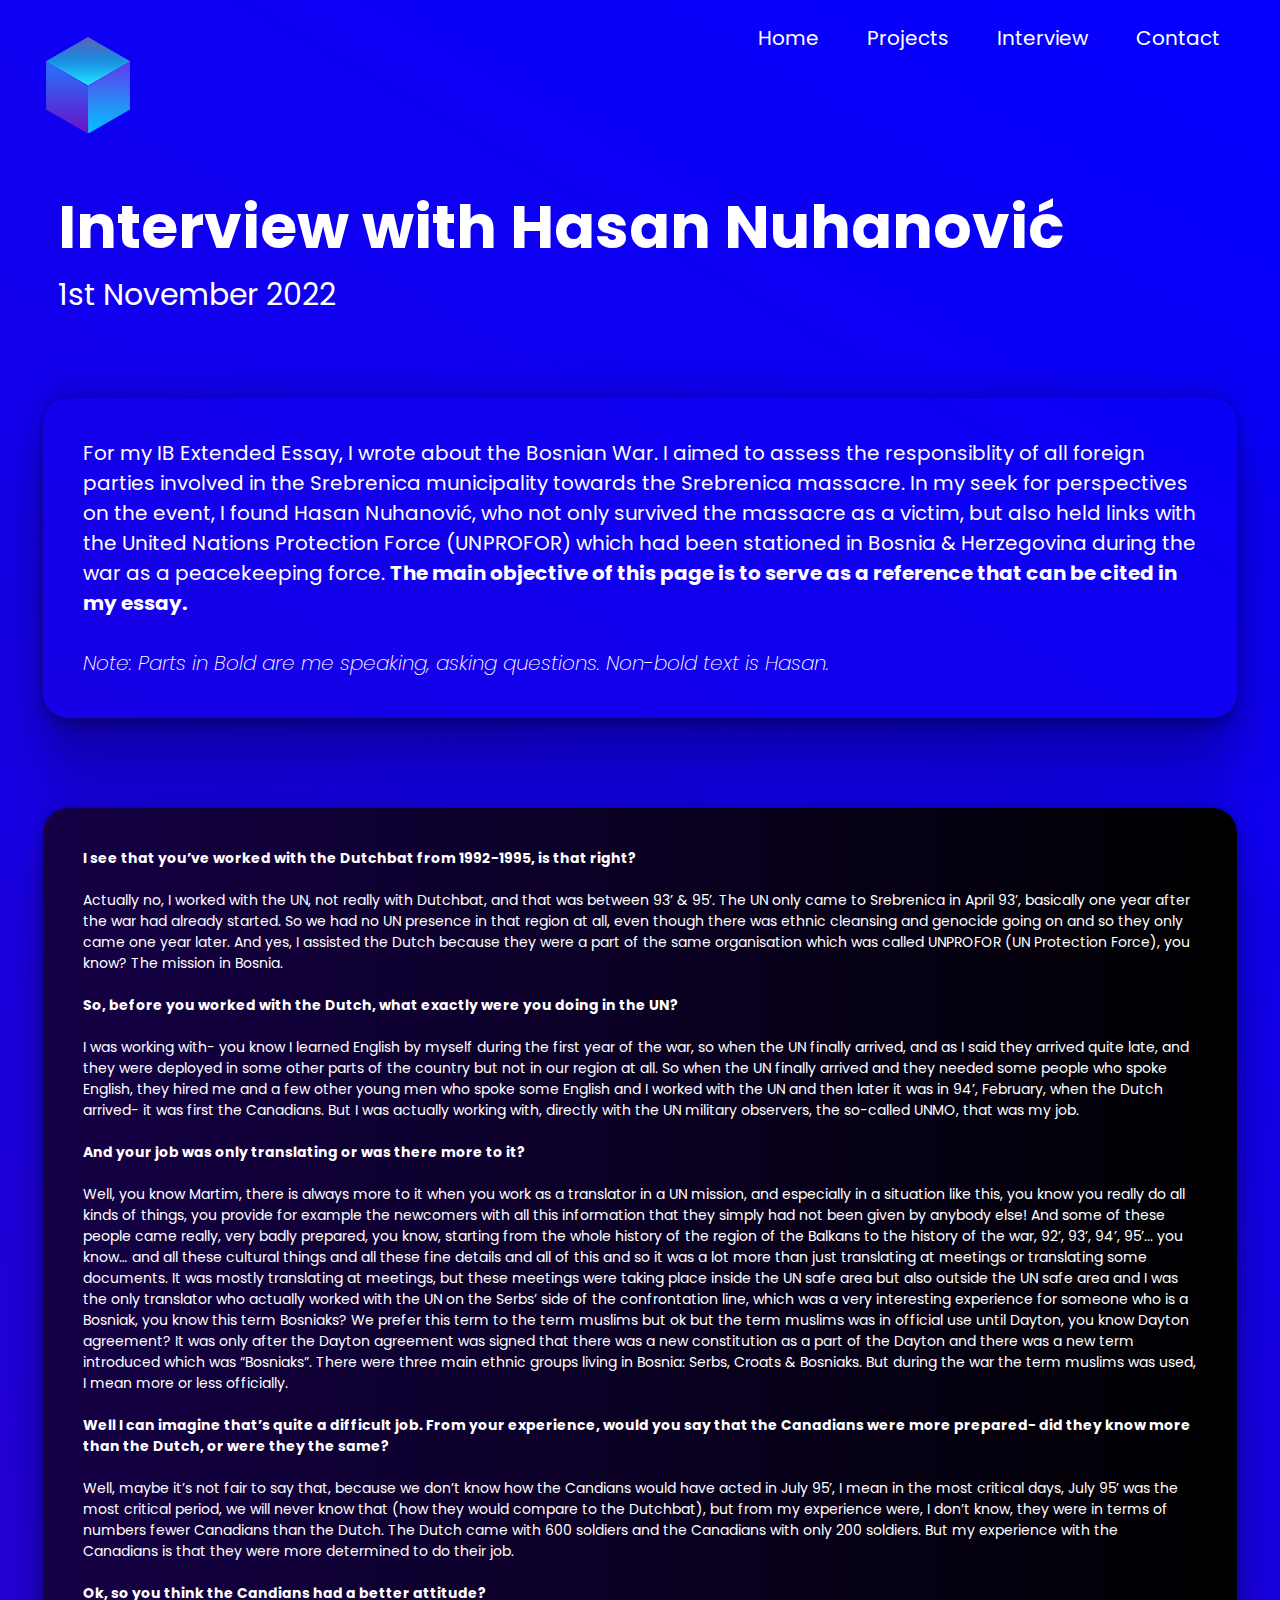
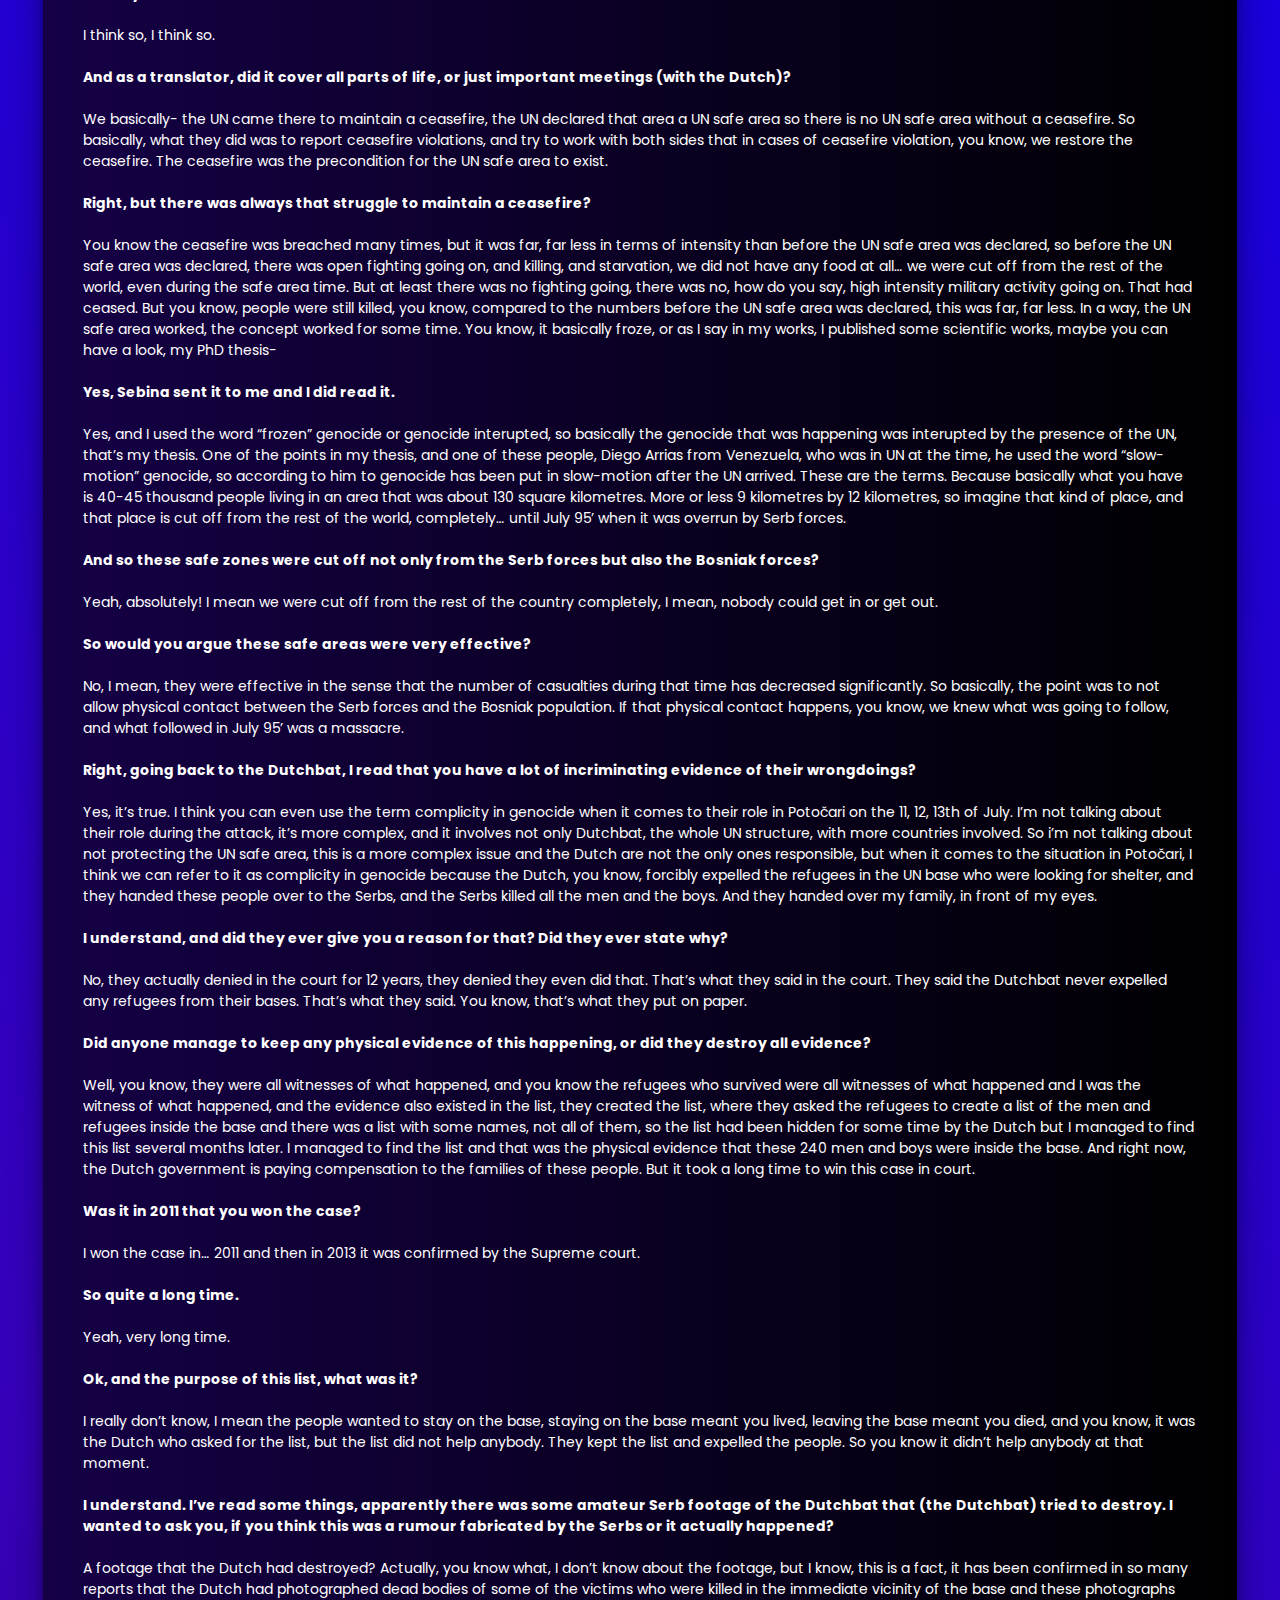
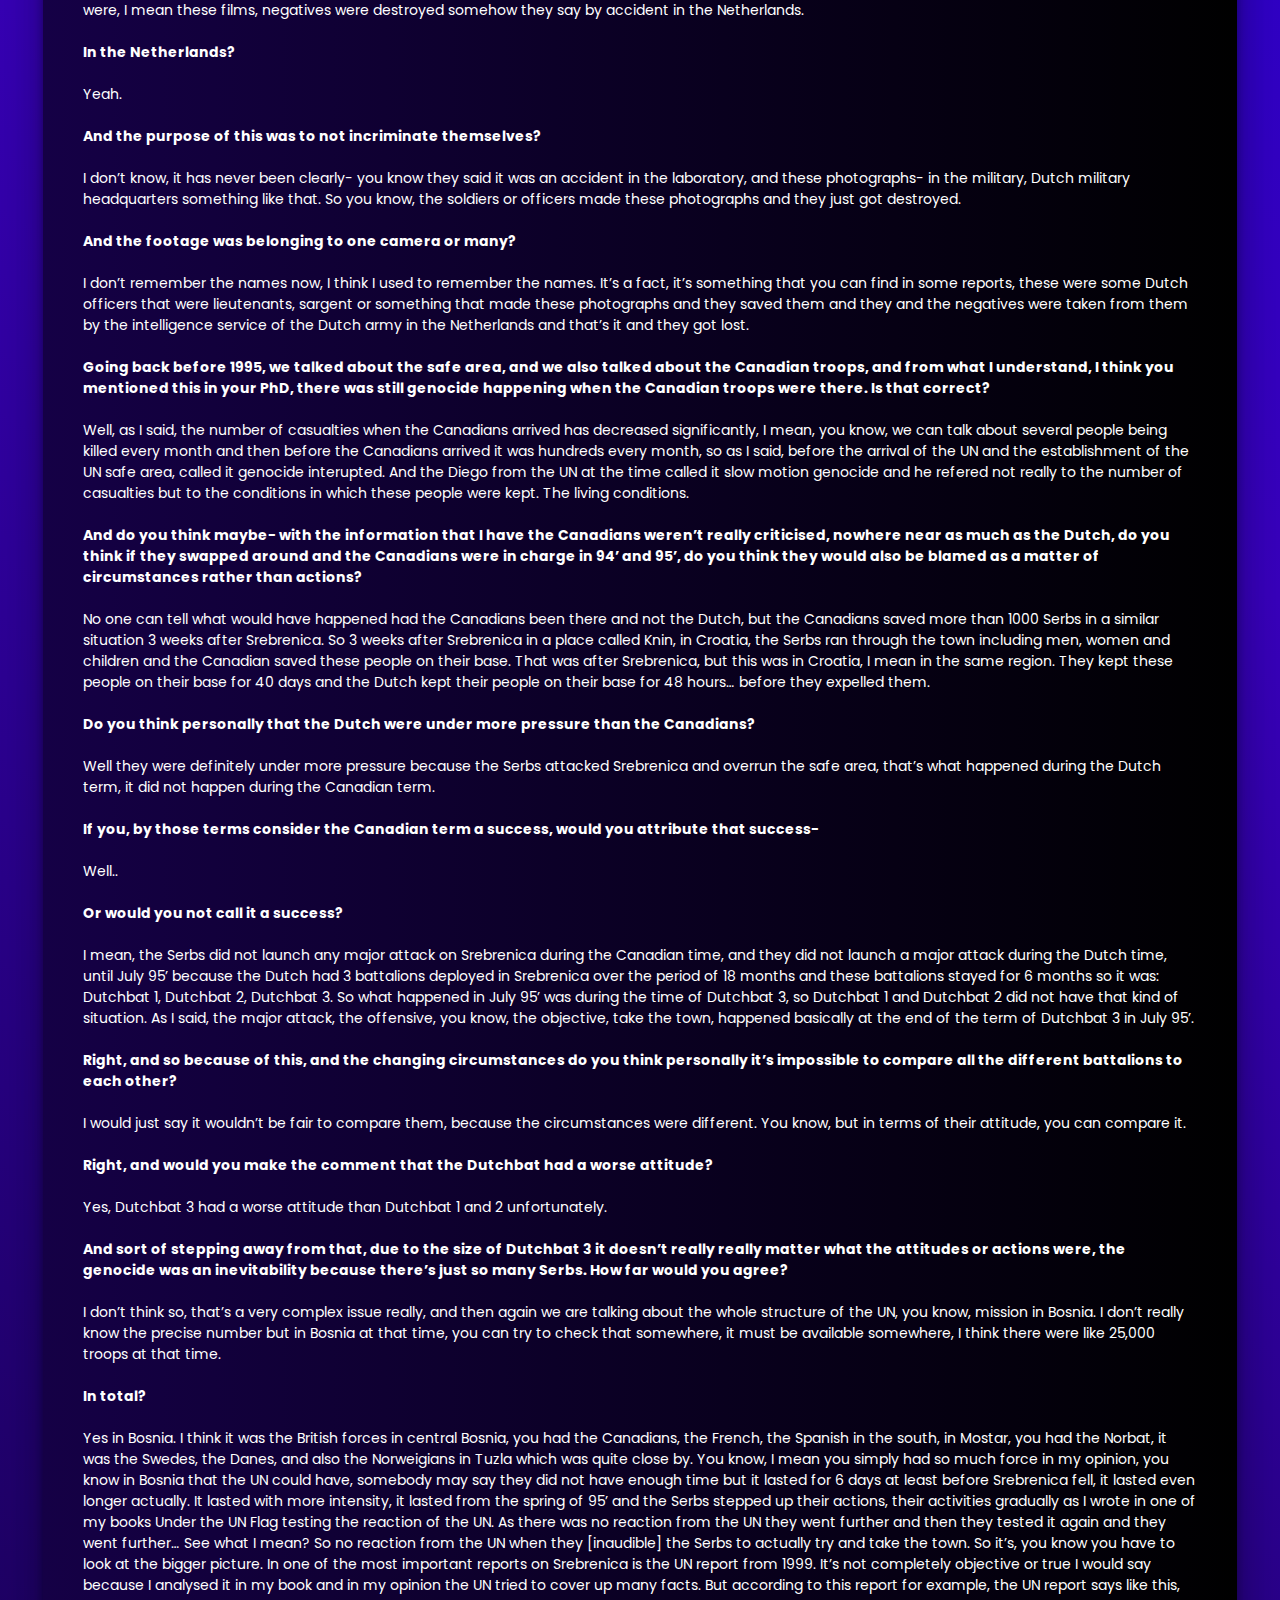
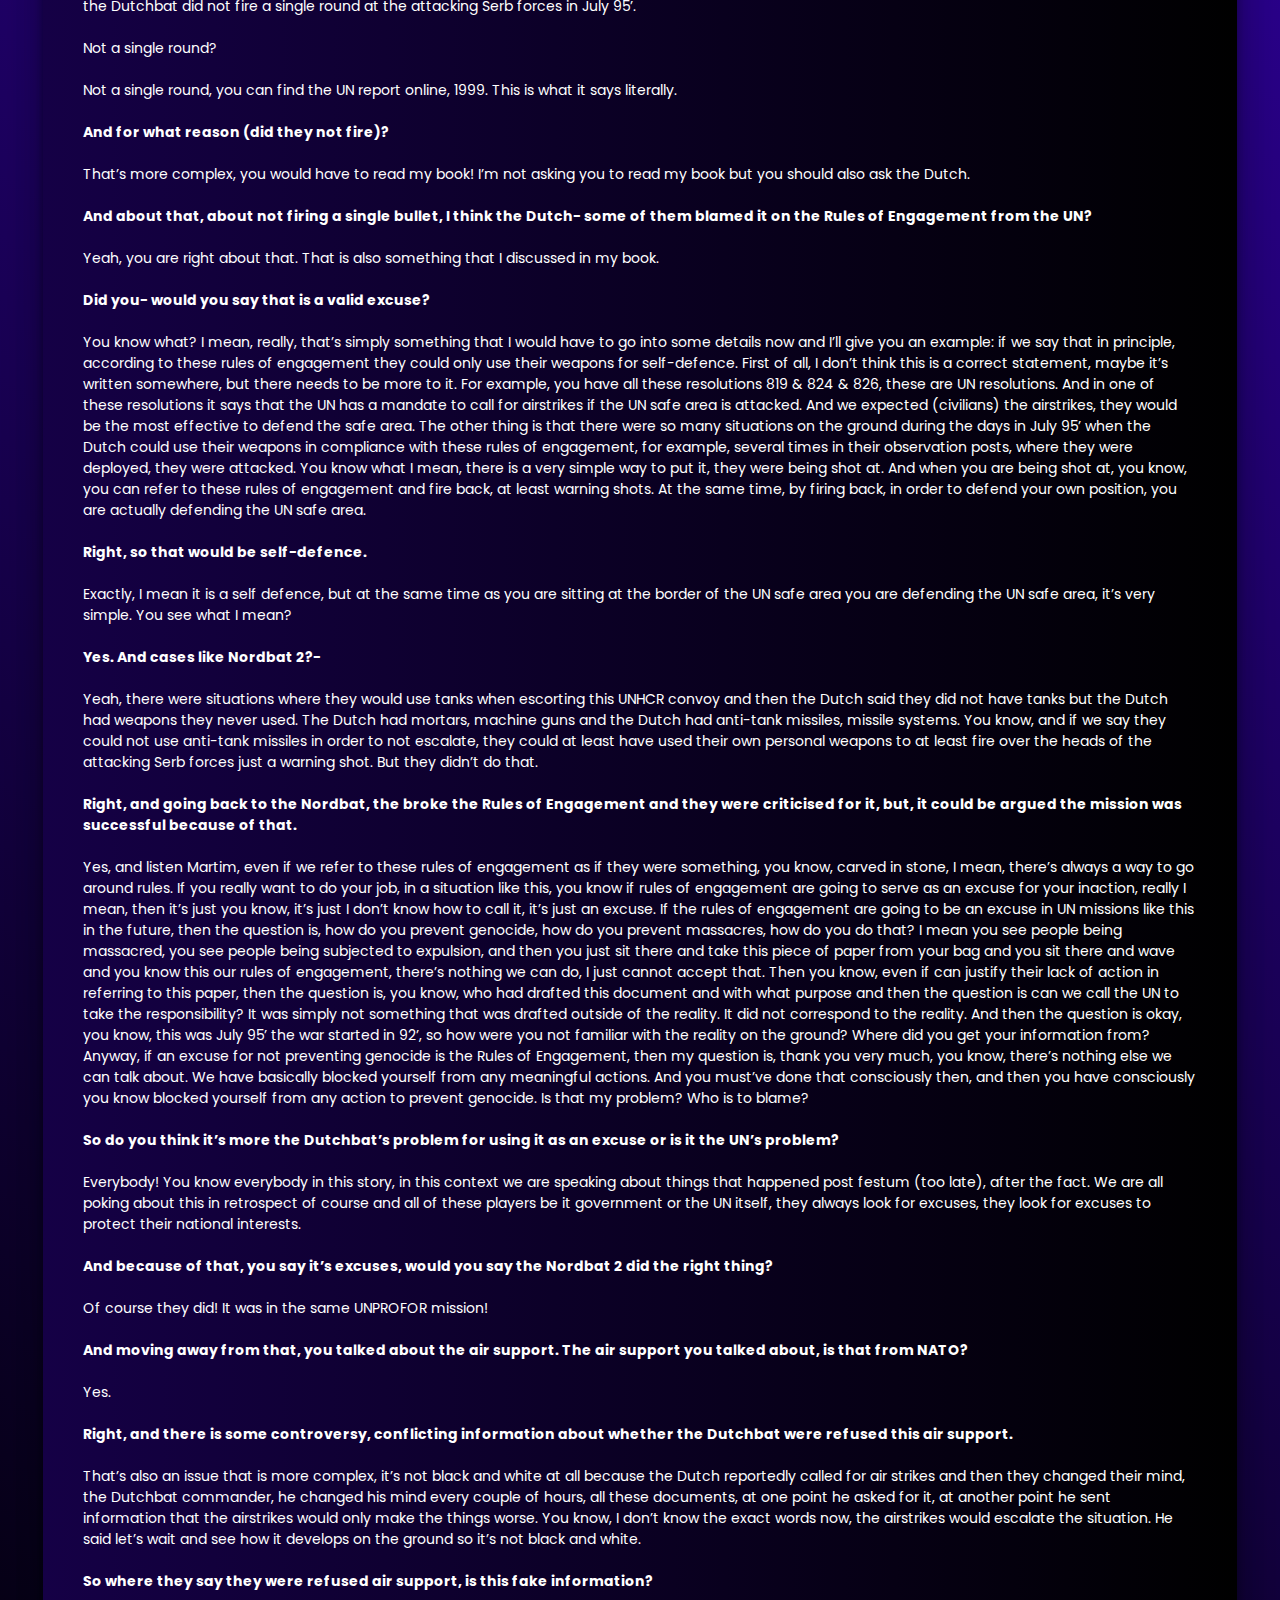
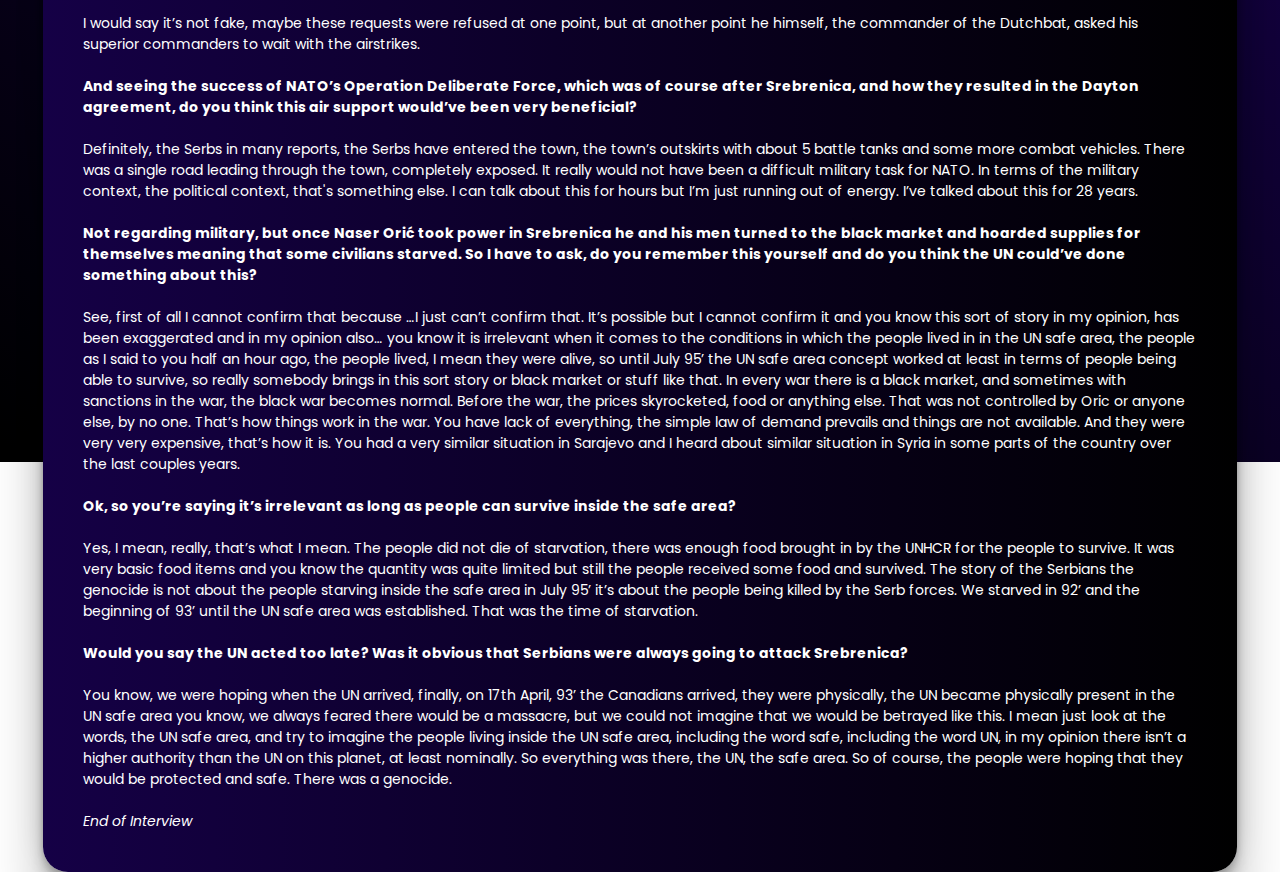
==== interview.html @ 74d19ad0 "Add files via upload" ====
<!DOCTYPE html>
<html>

<head>
    <meta name="viewport" content="with=device-width, initial-scale=1.0">
    <title>Interview with Hasan Nuhanovic</title>
    <link rel="stylesheet" href="style.css">
    <link rel="preconnect" href="https://fonts.googleapis.com">
    <link rel="preconnect" href="https://fonts.gstatic.com" crossorigin>
    <link href="https://fonts.googleapis.com/css2?family=Poppins:wght@200;300;400;600;700&display=swap"
        rel="stylesheet">
</head>

<body>
    <section class="headerI">
        <nav>

            <div class="logo">
                <img src="pics/cubeee.png" alt="Logo" width="100" height="100">
            </div>

            <div class="links">
                <i class="fa fa-times"></i>
                <ul>
                    <li><a href="index.html">Home</a></li>
                    <li><a href="">Projects</a></li>
                    <li><a href="">Interview</a></li>
                    <li><a href="">Contact</a></li>
                </ul>
                <i class="fa fa-bars"></i>
        </nav>
        <div class="titleI">
            <h1>Interview with Hasan Nuhanović</h1>
            <p>1st November 2022</p>
        </div>

        <div class="infoI">
            <p>For my IB Extended Essay, I wrote about the Bosnian War. I aimed to
                assess the responsiblity of all foreign parties involved in the Srebrenica municipality towards the Srebrenica massacre. In my seek for
                perspectives on the event, I found Hasan Nuhanović, who not only survived the massacre as a victim,
                but also held links with the United Nations Protection Force (UNPROFOR) which had been stationed in
                Bosnia & Herzegovina
                during the war as a peacekeeping force. <b> The main objective of this page is to serve as a reference that can be cited in my essay.</b>

            </p>
            <br>
            <h1><i>Note: Parts in Bold are me speaking, asking questions. Non-bold text is Hasan.</i></h1>
        </div>

        <div class="interview">
            <p>
                <b>I see that you’ve worked with the Dutchbat from 1992-1995, is that right?
                </b>
                <br><br>
                Actually no, I worked with the UN, not really with Dutchbat, and that was between 93’ & 95’. The UN only
                came to Srebrenica in April 93’, basically one year after the war had already started. So we had no UN
                presence in that region at all, even though there was ethnic cleansing and genocide going on and so they
                only came one year later. And yes, I assisted the Dutch because they were a part of the same
                organisation which was called UNPROFOR (UN Protection Force), you know? The mission in Bosnia.
                <br><br><b>So, before you worked with the Dutch, what exactly were you doing in the UN?
                </b><br><br>I was working with- you know I learned English by myself during the first year of the war,
                so when the UN finally arrived, and as I said they arrived quite late, and they were deployed in some
                other parts of the country but not in our region at all. So when the UN finally arrived and they needed
                some people who spoke English, they hired me and a few other young men who spoke some English and I
                worked with the UN and then later it was in 94’, February, when the Dutch arrived- it was first the
                Canadians. But I was actually working with, directly with the UN military observers, the so-called UNMO,
                that was my job.
                <br><br><b>And your job was only translating or was there more to it?
                </b><br><br>Well, you know Martim, there is always more to it when you work as a translator in a UN
                mission, and especially in a situation like this, you know you really do all kinds of things, you
                provide for example the newcomers with all this information that they simply had not been given by
                anybody else! And some of these people came really, very badly prepared, you know, starting from the
                whole history of the region of the Balkans to the history of the war, 92’, 93’, 94’, 95’... you know…
                and all these cultural things and all these fine details and all of this and so it was a lot more than
                just translating at meetings or translating some documents. It was mostly translating at meetings, but
                these meetings were taking place inside the UN safe area but also outside the UN safe area and I was the
                only translator who actually worked with the UN on the Serbs’ side of the confrontation line, which was
                a very interesting experience for someone who is a Bosniak, you know this term Bosniaks? We prefer this
                term to the term muslims but ok but the term muslims was in official use until Dayton, you know Dayton
                agreement? It was only after the Dayton agreement was signed that there was a new constitution as a part
                of the Dayton and there was a new term introduced which was “Bosniaks”. There were three main ethnic
                groups living in Bosnia: Serbs, Croats & Bosniaks. But during the war the term muslims was used, I mean
                more or less officially.
                <br><br><b>Well I can imagine that’s quite a difficult job. From your experience, would you say that the
                    Canadians were more prepared- did they know more than the Dutch, or were they the same?
                </b><br><br>Well, maybe it’s not fair to say that, because we don’t know how the Candians would have
                acted in July 95’, I mean in the most critical days, July 95’ was the most critical period, we will
                never know that (how they would compare to the Dutchbat), but from my experience were, I don’t know,
                they were in terms of numbers fewer Canadians than the Dutch. The Dutch came with 600 soldiers and the
                Canadians with only 200 soldiers. But my experience with the Canadians is that they were more determined
                to do their job.
                <br><br><b>Ok, so you think the Candians had a better attitude?
                </b><br><br>I think so, I think so.<br><br>
                <b>And as a translator, did it cover all parts of life, or just important meetings (with the Dutch)?
                </b><br><br>We basically- the UN came there to maintain a ceasefire, the UN declared that area a UN safe
                area so there is no UN safe area without a ceasefire. So basically, what they did was to report
                ceasefire violations, and try to work with both sides that in cases of ceasefire violation, you know, we
                restore the ceasefire. The ceasefire was the precondition for the UN safe area to exist.
                <br><br><b>Right, but there was always that struggle to maintain a ceasefire?
                </b><br><br>You know the ceasefire was breached many times, but it was far, far less in terms of
                intensity than before the UN safe area was declared, so before the UN safe area was declared, there was
                open fighting going on, and killing, and starvation, we did not have any food at all… we were cut off
                from the rest of the world, even during the safe area time. But at least there was no fighting going,
                there was no, how do you say, high intensity military activity going on. That had ceased. But you know,
                people were still killed, you know, compared to the numbers before the UN safe area was declared, this
                was far, far less. In a way, the UN safe area worked, the concept worked for some time. You know, it
                basically froze, or as I say in my works, I published some scientific works, maybe you can have a look,
                my PhD thesis-
                <br><br><b>Yes, Sebina sent it to me and I did read it.
                </b><br><br>Yes, and I used the word “frozen” genocide or genocide interupted, so basically the genocide
                that was happening was interupted by the presence of the UN, that’s my thesis. One of the points in my
                thesis, and one of these people, Diego Arrias from Venezuela, who was in UN at the time, he used the
                word “slow-motion” genocide, so according to him to genocide has been put in slow-motion after the UN
                arrived. These are the terms. Because basically what you have is 40-45 thousand people living in an area
                that was about 130 square kilometres. More or less 9 kilometres by 12 kilometres, so imagine that kind
                of place, and that place is cut off from the rest of the world, completely… until July 95’ when it was
                overrun by Serb forces.<br><br><b>And so these safe zones were cut off not only from the Serb forces but
                    also the Bosniak forces?
                </b><br><br>Yeah, absolutely! I mean we were cut off from the rest of the country completely, I mean,
                nobody could get in or get out.
                <br><br><b>So would you argue these safe areas were very effective?
                </b><br><br>No, I mean, they were effective in the sense that the number of casualties during that time
                has decreased significantly. So basically, the point was to not allow physical contact between the Serb
                forces and the Bosniak population. If that physical contact happens, you know, we knew what was going to
                follow, and what followed in July 95’ was a massacre.
                <br><br><b>Right, going back to the Dutchbat, I read that you have a lot of incriminating evidence of
                    their wrongdoings?
                </b><br><br>Yes, it’s true. I think you can even use the term complicity in genocide when it comes to
                their role in Potočari on the 11, 12, 13th of July. I’m not talking about their role during the attack,
                it’s more complex, and it involves not only Dutchbat, the whole UN structure, with more countries
                involved. So i’m not talking about not protecting the UN safe area, this is a more complex issue and the
                Dutch are not the only ones responsible, but when it comes to the situation in Potočari, I think we can
                refer to it as complicity in genocide because the Dutch, you know, forcibly expelled the refugees in the
                UN base who were looking for shelter, and they handed these people over to the Serbs, and the Serbs
                killed all the men and the boys. And they handed over my family, in front of my eyes.
                <br><br><b>I understand, and did they ever give you a reason for that? Did they ever state why?
                </b><br><br>No, they actually denied in the court for 12 years, they denied they even did that. That’s
                what they said in the court. They said the Dutchbat never expelled any refugees from their bases. That’s
                what they said. You know, that’s what they put on paper.
                <br><br><b>Did anyone manage to keep any physical evidence of this happening, or did they destroy all
                    evidence?
                </b><br><br>Well, you know, they were all witnesses of what happened, and you know the refugees who
                survived were all witnesses of what happened and I was the witness of what happened, and the evidence
                also existed in the list, they created the list, where they asked the refugees to create a list of the
                men and refugees inside the base and there was a list with some names, not all of them, so the list had
                been hidden for some time by the Dutch but I managed to find this list several months later. I managed
                to find the list and that was the physical evidence that these 240 men and boys were inside the base.
                And right now, the Dutch government is paying compensation to the families of these people. But it took
                a long time to win this case in court.
                <br><br><b>Was it in 2011 that you won the case?
                </b><br><br>I won the case in… 2011 and then in 2013 it was confirmed by the Supreme court.
                <br><br><b>So quite a long time.
                </b><br><br>Yeah, very long time.
                <br><br><b>Ok, and the purpose of this list, what was it?
                </b><br><br>I really don’t know, I mean the people wanted to stay on the base, staying on the base meant
                you lived, leaving the base meant you died, and you know, it was the Dutch who asked for the list, but
                the list did not help anybody. They kept the list and expelled the people. So you know it didn’t help
                anybody at that moment.
                <br><br><b>I understand. I’ve read some things, apparently there was some amateur Serb footage of the
                    Dutchbat that (the Dutchbat) tried to destroy. I wanted to ask you, if you think this was a rumour
                    fabricated by the Serbs or it actually happened?
                </b><br><br>A footage that the Dutch had destroyed? Actually, you know what, I don’t know about the
                footage, but I know, this is a fact, it has been confirmed in so many reports that the Dutch had
                photographed dead bodies of some of the victims who were killed in the immediate vicinity of the base
                and these photographs were, I mean these films, negatives were destroyed somehow they say by accident in
                the Netherlands.
                <br><br><b>In the Netherlands?
                </b><br><br>Yeah.
                <br><br><b>And the purpose of this was to not incriminate themselves?
                </b><br><br>I don’t know, it has never been clearly- you know they said it was an accident in the
                laboratory, and these photographs- in the military, Dutch military headquarters something like that. So
                you know, the soldiers or officers made these photographs and they just got destroyed.
                <br><br><b>And the footage was belonging to one camera or many?
                </b><br><br>I don’t remember the names now, I think I used to remember the names. It’s a fact, it’s
                something that you can find in some reports, these were some Dutch officers that were lieutenants,
                sargent or something that made these photographs and they saved them and they and the negatives were
                taken from them by the intelligence service of the Dutch army in the Netherlands and that’s it and they
                got lost.
                <br><br><b>Going back before 1995, we talked about the safe area, and we also talked about the Canadian
                    troops, and from what I understand, I think you mentioned this in your PhD, there was still genocide
                    happening when the Canadian troops were there. Is that correct?
                </b><br><br>Well, as I said, the number of casualties when the Canadians arrived has decreased
                significantly, I mean, you know, we can talk about several people being killed every month and then
                before the Canadians arrived it was hundreds every month, so as I said, before the arrival of the UN and
                the establishment of the UN safe area, called it genocide interupted. And the Diego from the UN at the
                time called it slow motion genocide and he refered not really to the number of casualties but to the
                conditions in which these people were kept. The living conditions.
                <br><br><b>And do you think maybe- with the information that I have the Canadians weren’t really
                    criticised, nowhere near as much as the Dutch, do you think if they swapped around and the Canadians
                    were in charge in 94’ and 95’, do you think they would also be blamed as a matter of circumstances
                    rather than actions?
                </b><br><br>No one can tell what would have happened had the Canadians been there and not the Dutch, but
                the Canadians saved more than 1000 Serbs in a similar situation 3 weeks after Srebrenica. So 3 weeks
                after Srebrenica in a place called Knin, in Croatia, the Serbs ran through the town including men, women
                and children and the Canadian saved these people on their base. That was after Srebrenica, but this was
                in Croatia, I mean in the same region. They kept these people on their base for 40 days and the Dutch
                kept their people on their base for 48 hours… before they expelled them.
                <br><br><b>Do you think personally that the Dutch were under more pressure than the Canadians?
                </b><br><br>Well they were definitely under more pressure because the Serbs attacked Srebrenica and
                overrun the safe area, that’s what happened during the Dutch term, it did not happen during the Canadian
                term.
                <br><br><b>If you, by those terms consider the Canadian term a success, would you attribute that
                    success-
                </b><br><br>Well..<br><br>
                <b>Or would you not call it a success?
                </b><br><br>I mean, the Serbs did not launch any major attack on Srebrenica during the Canadian time,
                and they did not launch a major attack during the Dutch time, until July 95’ because the Dutch had 3
                battalions deployed in Srebrenica over the period of 18 months and these battalions stayed for 6 months
                so it was: Dutchbat 1, Dutchbat 2, Dutchbat 3. So what happened in July 95’ was during the time of
                Dutchbat 3, so Dutchbat 1 and Dutchbat 2 did not have that kind of situation. As I said, the major
                attack, the offensive, you know, the objective, take the town, happened basically at the end of the term
                of Dutchbat 3 in July 95’.<br><br><b>Right, and so because of this, and the changing circumstances do
                    you think personally it’s impossible to compare all the different battalions to each other?
                </b><br><br>I would just say it wouldn’t be fair to compare them, because the circumstances were
                different. You know, but in terms of their attitude, you can compare it.
                <br><br><b>Right, and would you make the comment that the Dutchbat had a worse attitude?
                </b><br><br>Yes, Dutchbat 3 had a worse attitude than Dutchbat 1 and 2 unfortunately.
                <br><br><b>And sort of stepping away from that, due to the size of Dutchbat 3 it doesn’t really really
                    matter what the attitudes or actions were, the genocide was an inevitability because there’s just so
                    many Serbs. How far would you agree?
                </b><br><br>I don’t think so, that’s a very complex issue really, and then again we are talking about
                the whole structure of the UN, you know, mission in Bosnia. I don’t really know the precise number but
                in Bosnia at that time, you can try to check that somewhere, it must be available somewhere, I think
                there were like 25,000 troops at that time.
                <br><br><b>In total?
                </b><br><br>Yes in Bosnia. I think it was the British forces in central Bosnia, you had the Canadians,
                the French, the Spanish in the south, in Mostar, you had the Norbat, it was the Swedes, the Danes, and
                also the Norweigians in Tuzla which was quite close by. You know, I mean you simply had so much force in
                my opinion, you know in Bosnia that the UN could have, somebody may say they did not have enough time
                but it lasted for 6 days at least before Srebrenica fell, it lasted even longer actually. It lasted with
                more intensity, it lasted from the spring of 95’ and the Serbs stepped up their actions, their
                activities gradually as I wrote in one of my books Under the UN Flag testing the reaction of the UN. As
                there was no reaction from the UN they went further and then they tested it again and they went further…
                See what I mean? So no reaction from the UN when they [inaudible] the Serbs to actually try and take the
                town. So it’s, you know you have to look at the bigger picture. In one of the most important reports on
                Srebrenica is the UN report from 1999. It’s not completely objective or true I would say because I
                analysed it in my book and in my opinion the UN tried to cover up many facts. But according to this
                report for example, the UN report says like this, the Dutchbat did not fire a single round at the
                attacking Serb forces in July 95’.
                <br><br><b></b>Not a single round?
                <br><br>Not a single round, you can find the UN report online, 1999. This is what it says literally.
                <br><br><b>And for what reason (did they not fire)?
                </b><br><br>That’s more complex, you would have to read my book! I’m not asking you to read my book but
                you should also ask the Dutch.
                <br><br><b>And about that, about not firing a single bullet, I think the Dutch- some of them blamed it
                    on the Rules of Engagement from the UN?
                </b><br><br>Yeah, you are right about that. That is also something that I discussed in my book.
                <br><br><b>Did you- would you say that is a valid excuse?
                </b><br><br>You know what? I mean, really, that’s simply something that I would have to go into some
                details now and I’ll give you an example: if we say that in principle, according to these rules of
                engagement they could only use their weapons for self-defence. First of all, I don’t think this is a
                correct statement, maybe it’s written somewhere, but there needs to be more to it. For example, you have
                all these resolutions 819 & 824 & 826, these are UN resolutions. And in one of these resolutions it says
                that the UN has a mandate to call for airstrikes if the UN safe area is attacked. And we expected
                (civilians) the airstrikes, they would be the most effective to defend the safe area. The other thing is
                that there were so many situations on the ground during the days in July 95’ when the Dutch could use
                their weapons in compliance with these rules of engagement, for example, several times in their
                observation posts, where they were deployed, they were attacked. You know what I mean, there is a very
                simple way to put it, they were being shot at. And when you are being shot at, you know, you can refer
                to these rules of engagement and fire back, at least warning shots. At the same time, by firing back, in
                order to defend your own position, you are actually defending the UN safe area.
                <br><br><b>Right, so that would be self-defence.
                </b><br><br>Exactly, I mean it is a self defence, but at the same time as you are sitting at the border
                of the UN safe area you are defending the UN safe area, it’s very simple. You see what I mean?
                <br><br><b>Yes. And cases like Nordbat 2?-
                </b><br><br>Yeah, there were situations where they would use tanks when escorting this UNHCR convoy and
                then the Dutch said they did not have tanks but the Dutch had weapons they never used. The Dutch had
                mortars, machine guns and the Dutch had anti-tank missiles, missile systems. You know, and if we say
                they could not use anti-tank missiles in order to not escalate, they could at least have used their own
                personal weapons to at least fire over the heads of the attacking Serb forces just a warning shot. But
                they didn’t do that.
                <br><br><b>Right, and going back to the Nordbat, the broke the Rules of Engagement and they were
                    criticised for it, but, it could be argued the mission was successful because of that.
                </b><br><br>Yes, and listen Martim, even if we refer to these rules of engagement as if they were
                something, you know, carved in stone, I mean, there’s always a way to go around rules. If you really
                want to do your job, in a situation like this, you know if rules of engagement are going to serve as an
                excuse for your inaction, really I mean, then it’s just you know, it’s just I don’t know how to call it,
                it’s just an excuse. If the rules of engagement are going to be an excuse in UN missions like this in
                the future, then the question is, how do you prevent genocide, how do you prevent massacres, how do you
                do that? I mean you see people being massacred, you see people being subjected to expulsion, and then
                you just sit there and take this piece of paper from your bag and you sit there and wave and you know
                this our rules of engagement, there’s nothing we can do, I just cannot accept that. Then you know, even
                if can justify their lack of action in referring to this paper, then the question is, you know, who had
                drafted this document and with what purpose and then the question is can we call the UN to take the
                responsibility? It was simply not something that was drafted outside of the reality. It did not
                correspond to the reality. And then the question is okay, you know, this was July 95’ the war started in
                92’, so how were you not familiar with the reality on the ground? Where did you get your information
                from? Anyway, if an excuse for not preventing genocide is the Rules of Engagement, then my question is,
                thank you very much, you know, there’s nothing else we can talk about. We have basically blocked
                yourself from any meaningful actions. And you must’ve done that consciously then, and then you have
                consciously you know blocked yourself from any action to prevent genocide. Is that my problem? Who is to
                blame?
                <br><br><b>So do you think it’s more the Dutchbat’s problem for using it as an excuse or is it the UN’s
                    problem?
                </b><br><br>Everybody! You know everybody in this story, in this context we are speaking about things
                that happened post festum (too late), after the fact. We are all poking about this in retrospect of
                course and all of these players be it government or the UN itself, they always look for excuses, they
                look for excuses to protect their national interests.
                <br><br><b>And because of that, you say it’s excuses, would you say the Nordbat 2 did the right thing?
                </b><br><br>Of course they did! It was in the same UNPROFOR mission!
                <br><br><b>And moving away from that, you talked about the air support. The air support you talked
                    about, is that from NATO?
                </b><br><br>Yes.<br><br><b>Right, and there is some controversy, conflicting information about whether
                    the Dutchbat were refused this air support.
                </b><br><br>That’s also an issue that is more complex, it’s not black and white at all because the Dutch
                reportedly called for air strikes and then they changed their mind, the Dutchbat commander, he changed
                his mind every couple of hours, all these documents, at one point he asked for it, at another point he
                sent information that the airstrikes would only make the things worse. You know, I don’t know the exact
                words now, the airstrikes would escalate the situation. He said let’s wait and see how it develops on
                the ground so it’s not black and white.
                <br><br><b>So where they say they were refused air support, is this fake information?
                </b><br><br>I would say it’s not fake, maybe these requests were refused at one point, but at another
                point he himself, the commander of the Dutchbat, asked his superior commanders to wait with the
                airstrikes.
                <br><br><b>And seeing the success of NATO’s Operation Deliberate Force, which was of course after
                    Srebrenica, and how they resulted in the Dayton agreement, do you think this air support would’ve
                    been very beneficial?
                </b><br><br>Definitely, the Serbs in many reports, the Serbs have entered the town, the town’s outskirts
                with about 5 battle tanks and some more combat vehicles. There was a single road leading through the
                town, completely exposed. It really would not have been a difficult military task for NATO. In terms of
                the military context, the political context, that's something else. I can talk about this for hours but
                I’m just running out of energy. I’ve talked about this for 28 years.
                <br><br><b>Not regarding military, but once Naser Orić took power in Srebrenica he and his men turned to
                    the black market and hoarded supplies for themselves meaning that some civilians starved. So I have
                    to ask, do you remember this yourself and do you think the UN could’ve done something about this?
                </b><br><br>See, first of all I cannot confirm that because …I just can’t confirm that. It’s possible
                but I cannot confirm it and you know this sort of story in my opinion, has been exaggerated and in my
                opinion also… you know it is irrelevant when it comes to the conditions in which the people lived in in
                the UN safe area, the people as I said to you half an hour ago, the people lived, I mean they were
                alive, so until July 95’ the UN safe area concept worked at least in terms of people being able to
                survive, so really somebody brings in this sort story or black market or stuff like that. In every war
                there is a black market, and sometimes with sanctions in the war, the black war becomes normal. Before
                the war, the prices skyrocketed, food or anything else. That was not controlled by Oric or anyone else,
                by no one. That’s how things work in the war. You have lack of everything, the simple law of demand
                prevails and things are not available. And they were very very expensive, that’s how it is. You had a
                very similar situation in Sarajevo and I heard about similar situation in Syria in some parts of the
                country over the last couples years.
                <br><br><b>Ok, so you’re saying it’s irrelevant as long as people can survive inside the safe area?
                </b><br><br>Yes, I mean, really, that’s what I mean. The people did not die of starvation, there was
                enough food brought in by the UNHCR for the people to survive. It was very basic food items and you know
                the quantity was quite limited but still the people received some food and survived. The story of the
                Serbians the genocide is not about the people starving inside the safe area in July 95’ it’s about the
                people being killed by the Serb forces. We starved in 92’ and the beginning of 93’ until the UN safe
                area was established. That was the time of starvation.
                <br><br><b>Would you say the UN acted too late? Was it obvious that Serbians were always going to attack
                    Srebrenica?
                </b><br><br>You know, we were hoping when the UN arrived, finally, on 17th April, 93’ the Canadians
                arrived, they were physically, the UN became physically present in the UN safe area you know, we always
                feared there would be a massacre, but we could not imagine that we would be betrayed like this. I mean
                just look at the words, the UN safe area, and try to imagine the people living inside the UN safe area,
                including the word safe, including the word UN, in my opinion there isn’t a higher authority than the UN
                on this planet, at least nominally. So everything was there, the UN, the safe area. So of course, the
                people were hoping that they would be protected and safe. There was a genocide.
                <br><br><i>End of Interview</i>



            </p>
        </div>

        <!---will need to use nested divs here---->


    </section>

</body>







</html>
---- style.css ----
* {
    margin: 0;
    padding: 0;
    font-family: 'Poppins', sans-serif;
}

.header {
    min-height: 100vh;
    width: 100%;
    background-image: linear-gradient(30deg, rgb(255, 0, 212), rgb(255, 238, 0));
}

.headerI {
   
    width: 100%;
    background-image: linear-gradient(30deg, rgb(0, 0, 0), rgb(56, 0, 187), rgb(4, 0, 255));
}

nav {
    display: flex;
    padding: 1% 3%;
    justify-content: space-between;
    align-items: center;
}

.logo {
    position: absolute;
    margin-top: 100px;
}

.logo:hover {
    animation: shake 0.25s;
    animation-iteration-count: infinite;
}

@keyframes shake {
    0% {
        transform: rotate(0deg);
    }

    25% {
        transform: rotate(5deg);
    }

    50% {
        transform: rotate(0eg);
    }

    75% {
        transform: rotate(-5deg);
    }

    100% {
        transform: rotate(0deg);
    }
}

.links {
    flex: 1;
    text-align: right;
}

.links ul li {
    list-style: none;
    display: inline-block;
    padding: 10px 22px;
    position: relative;
}

.links ul li a {
    color: white;
    text-decoration: none;
    font-size: 20px;
    font-family: Poppins;
}

.links ul li::after {
    content: "";
    width: 0%;
    height: 2px;
    background: white;
    display: block;
    margin: auto;
    transition: 0.4s;
}

.links ul li:hover::after {
    width: 100%;
}

.title {

    width: 90%;
    color: white;
    position: absolute;
    top: 50%;
    left: 50%;
    transform: translate(-50%, -50%);
}

.titleI {

    width: 90%;
    color: white;
    position: absolute;
    top: 250px;
    left: 45%;
    transform: translate(-50%, -50%);
}

.title h1 {
    margin-left: 10%;
    font-size: 60px;
}

.title p {
    margin-left: 10%;
    font-size: 30px;
}

.titleI h1 {
    margin-left: 5%;
    font-size: 60px;
}

.titleI p {
    margin-left: 5%;
    font-size: 30px;
}

.fade-text {
    color: white;
}

@supports (background-clip: text) {
    .fade-text {
        background-image: linear-gradient(60deg, #E21143, #FFB03A);
        background-clip: text;
        color: transparent;
    }
}

.disclaimer {
    position: absolute;
    bottom: 10px;
    left: 20px;
    color: white;
}

nav .fa {
    display: none;
}

/*
.infoI {
  position:absolute;
  top: 350px;
  margin-left:5%;
  border-radius: 25px;
  width: 87%;
  padding: 40px;
  box-shadow: rgba(0, 0, 0, 0.25) 0px 54px 55px, rgba(0, 0, 0, 0.12) 0px -12px 30px, rgba(0, 0, 0, 0.12) 0px 4px 6px, rgba(0, 0, 0, 0.17) 0px 12px 13px, rgba(0, 0, 0, 0.09) 0px -3px 5px;
  font-size: 20px;
  color: white;
  }
*/


.infoI {
    position: relative;
    margin: auto;
    top: 320px;
    border-radius: 25px;
    width: 87%;
    padding: 40px;
    box-shadow: rgba(0, 0, 0, 0.25) 0px 54px 55px, rgba(0, 0, 0, 0.12) 0px -12px 30px, rgba(0, 0, 0, 0.12) 0px 4px 6px, rgba(0, 0, 0, 0.17) 0px 12px 13px, rgba(0, 0, 0, 0.09) 0px -3px 5px;
    font-size: 20px;
    color: white;
}

.infoI h1 {
    font-size: 20px;
    color: white;
    font-weight: 200;
}

.interview{
    position: relative;
    margin: auto;
    top: 410px;
    border-radius: 25px;
    width: 87%;
    padding: 40px;
    box-shadow: rgba(0, 0, 0, 0.25) 0px 54px 55px, rgba(0, 0, 0, 0.12) 0px -12px 30px, rgba(0, 0, 0, 0.12) 0px 4px 6px, rgba(0, 0, 0, 0.17) 0px 12px 13px, rgba(0, 0, 0, 0.09) 0px -3px 5px;
    font-size: 14px;
    font-weight: 400;
    color: white;
    background-image: linear-gradient(270deg, rgb(0, 0, 0), rgb(21, 0, 70));
    
}

@media(max-width: 700px) {
    .title h1 {
        font-size: 30px;
    }

    .title p {
        margin-left: 10%;
        font-size: 15px;
    }

    .links ul li {
        display: block;
    }

    .disclaimer {
        font-size: 10px;
    }

    .links {
        position: absolute;
        background: #f44336;
        height: 100vh;
        width: 200px;
        top: 0;
        right: 0;
        text-align: left;
        z-index: 2;
    }

    nav .fa {
        display: block;
        color: white;
        margin: 10px;
        font-size: 20;
        cursor: pointer;
    }
}
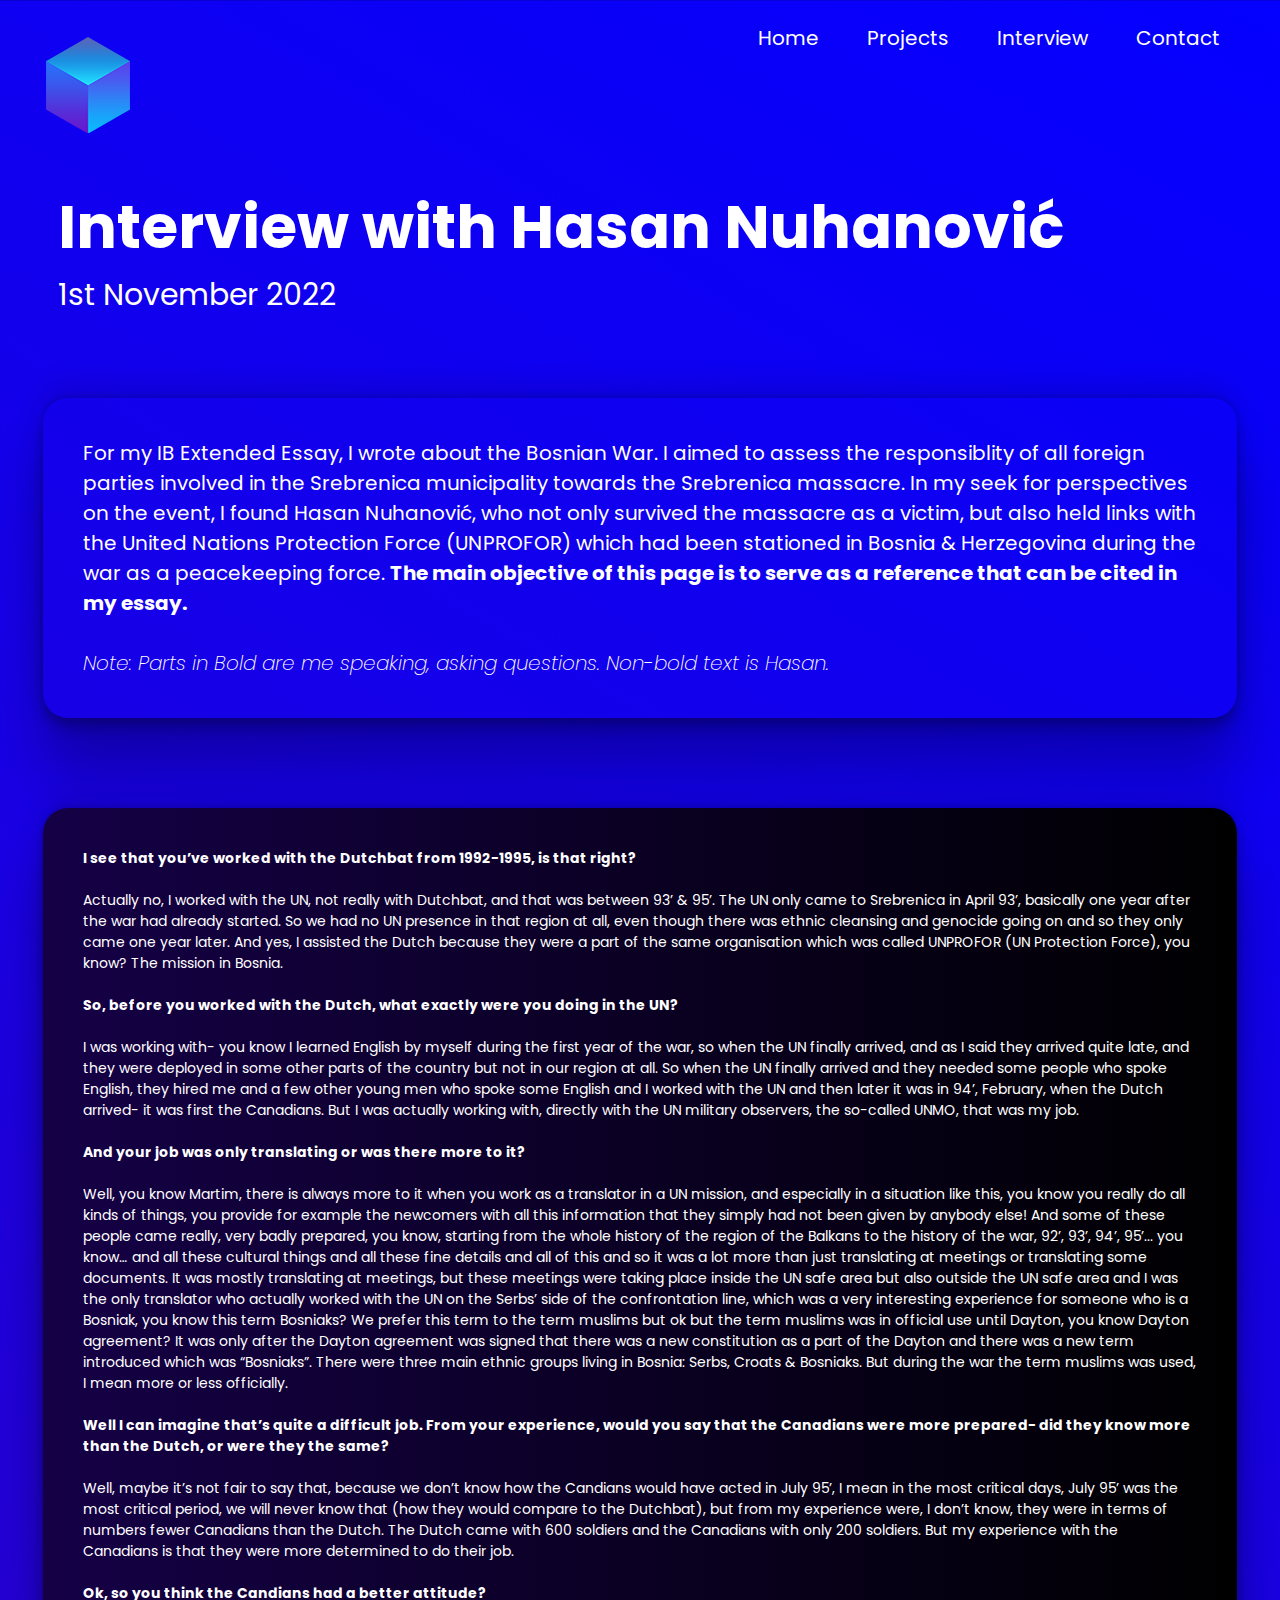
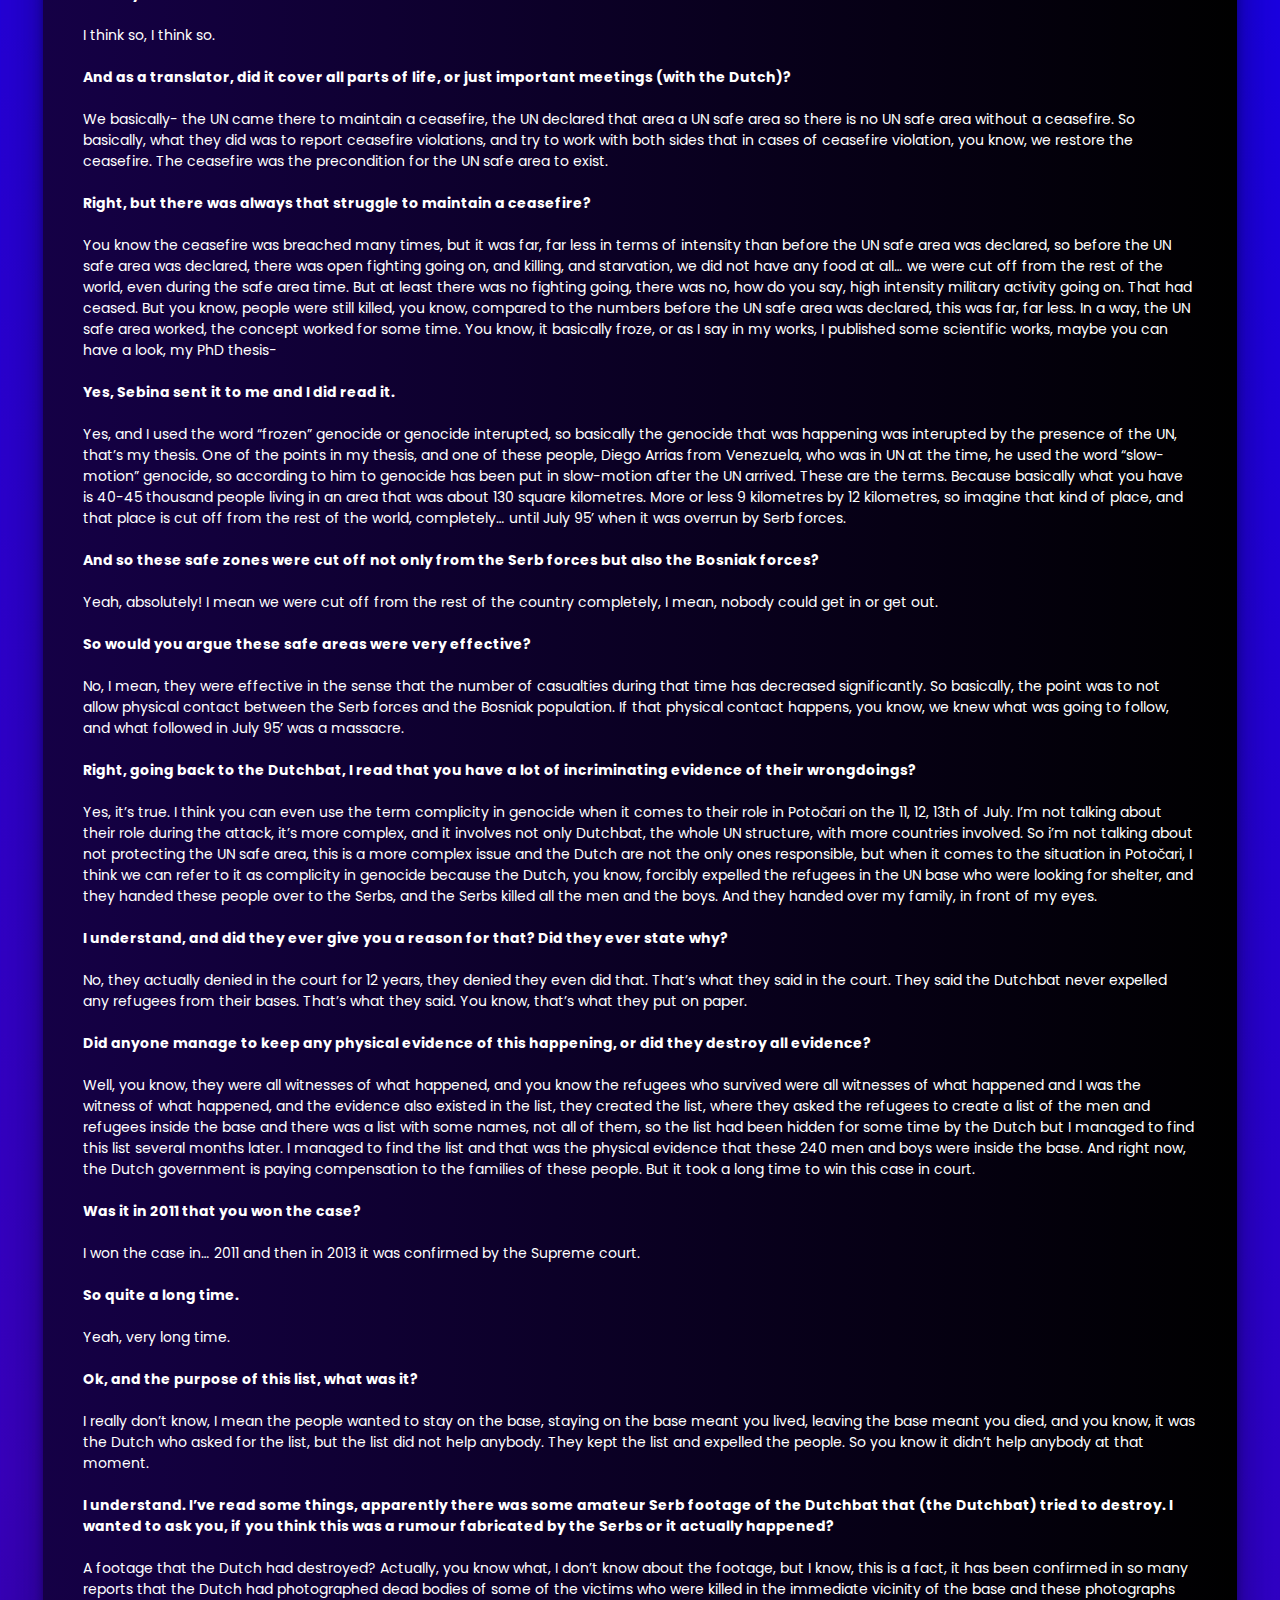
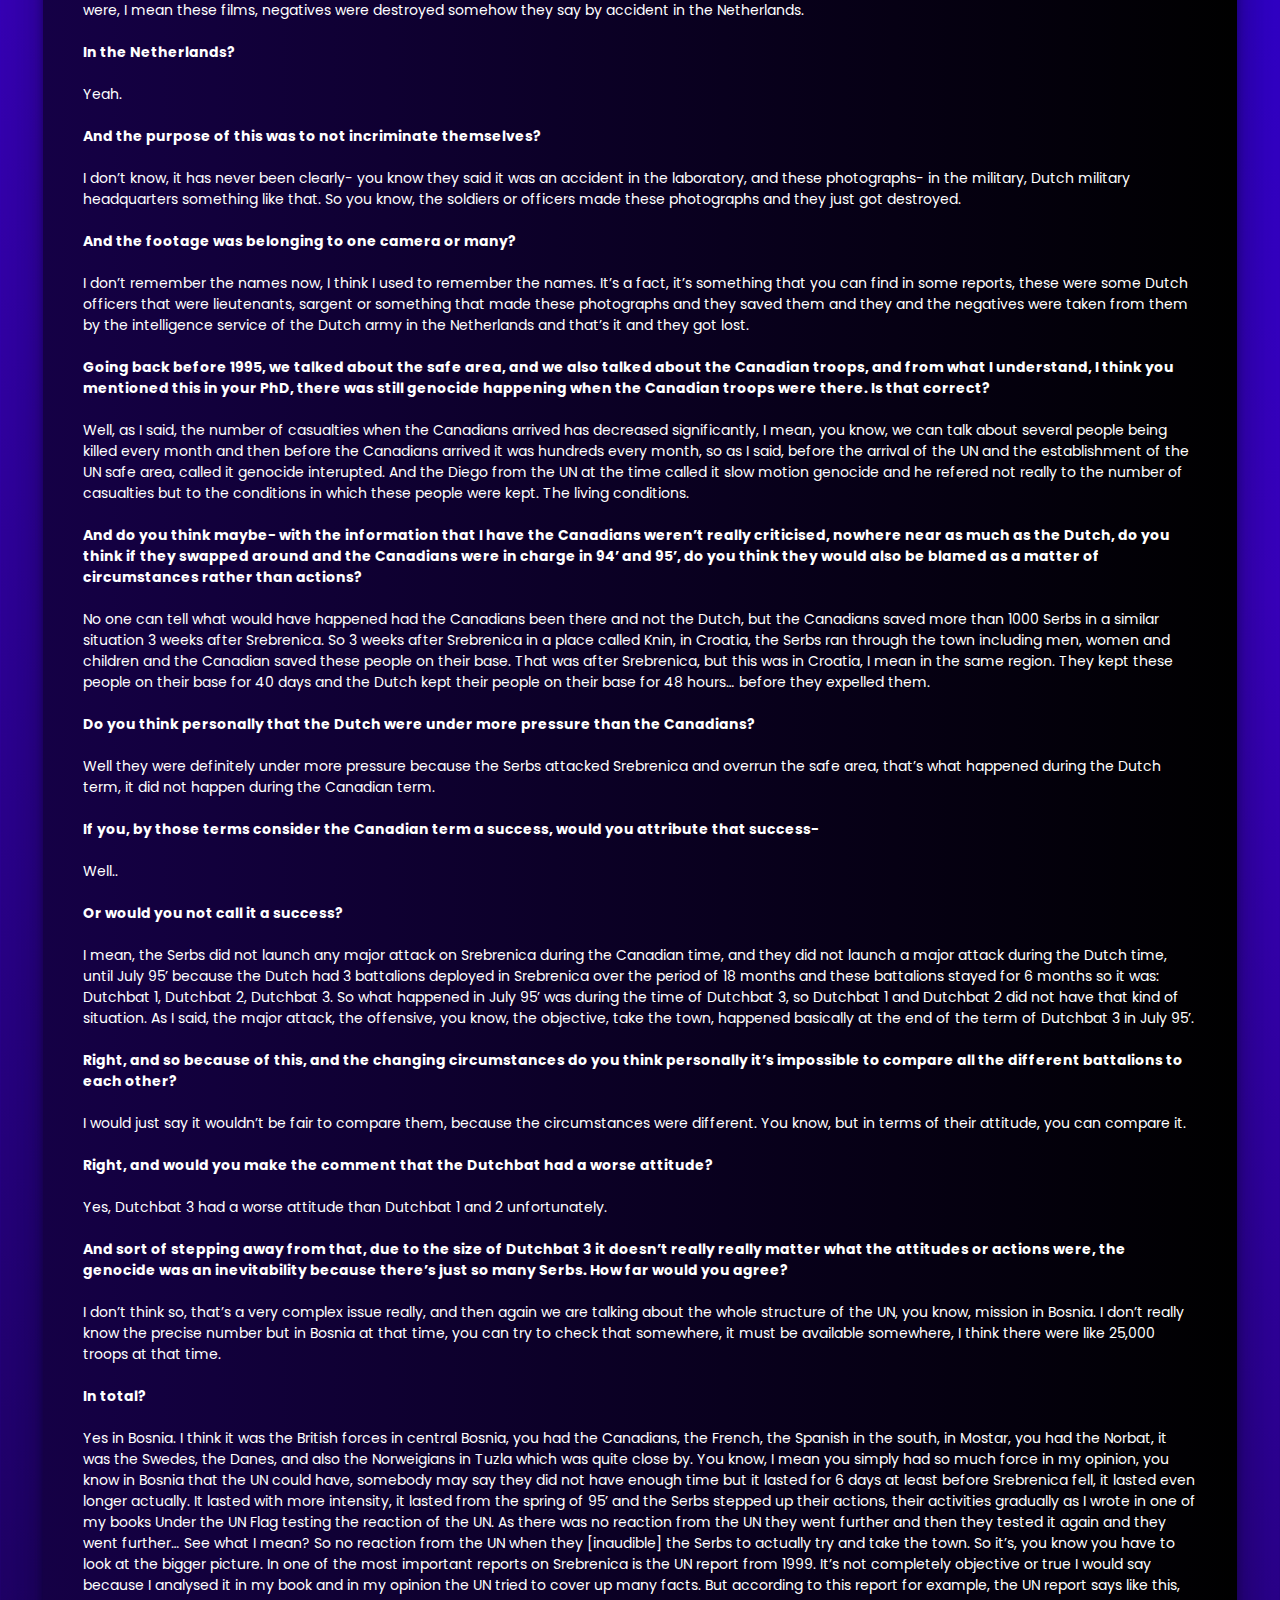
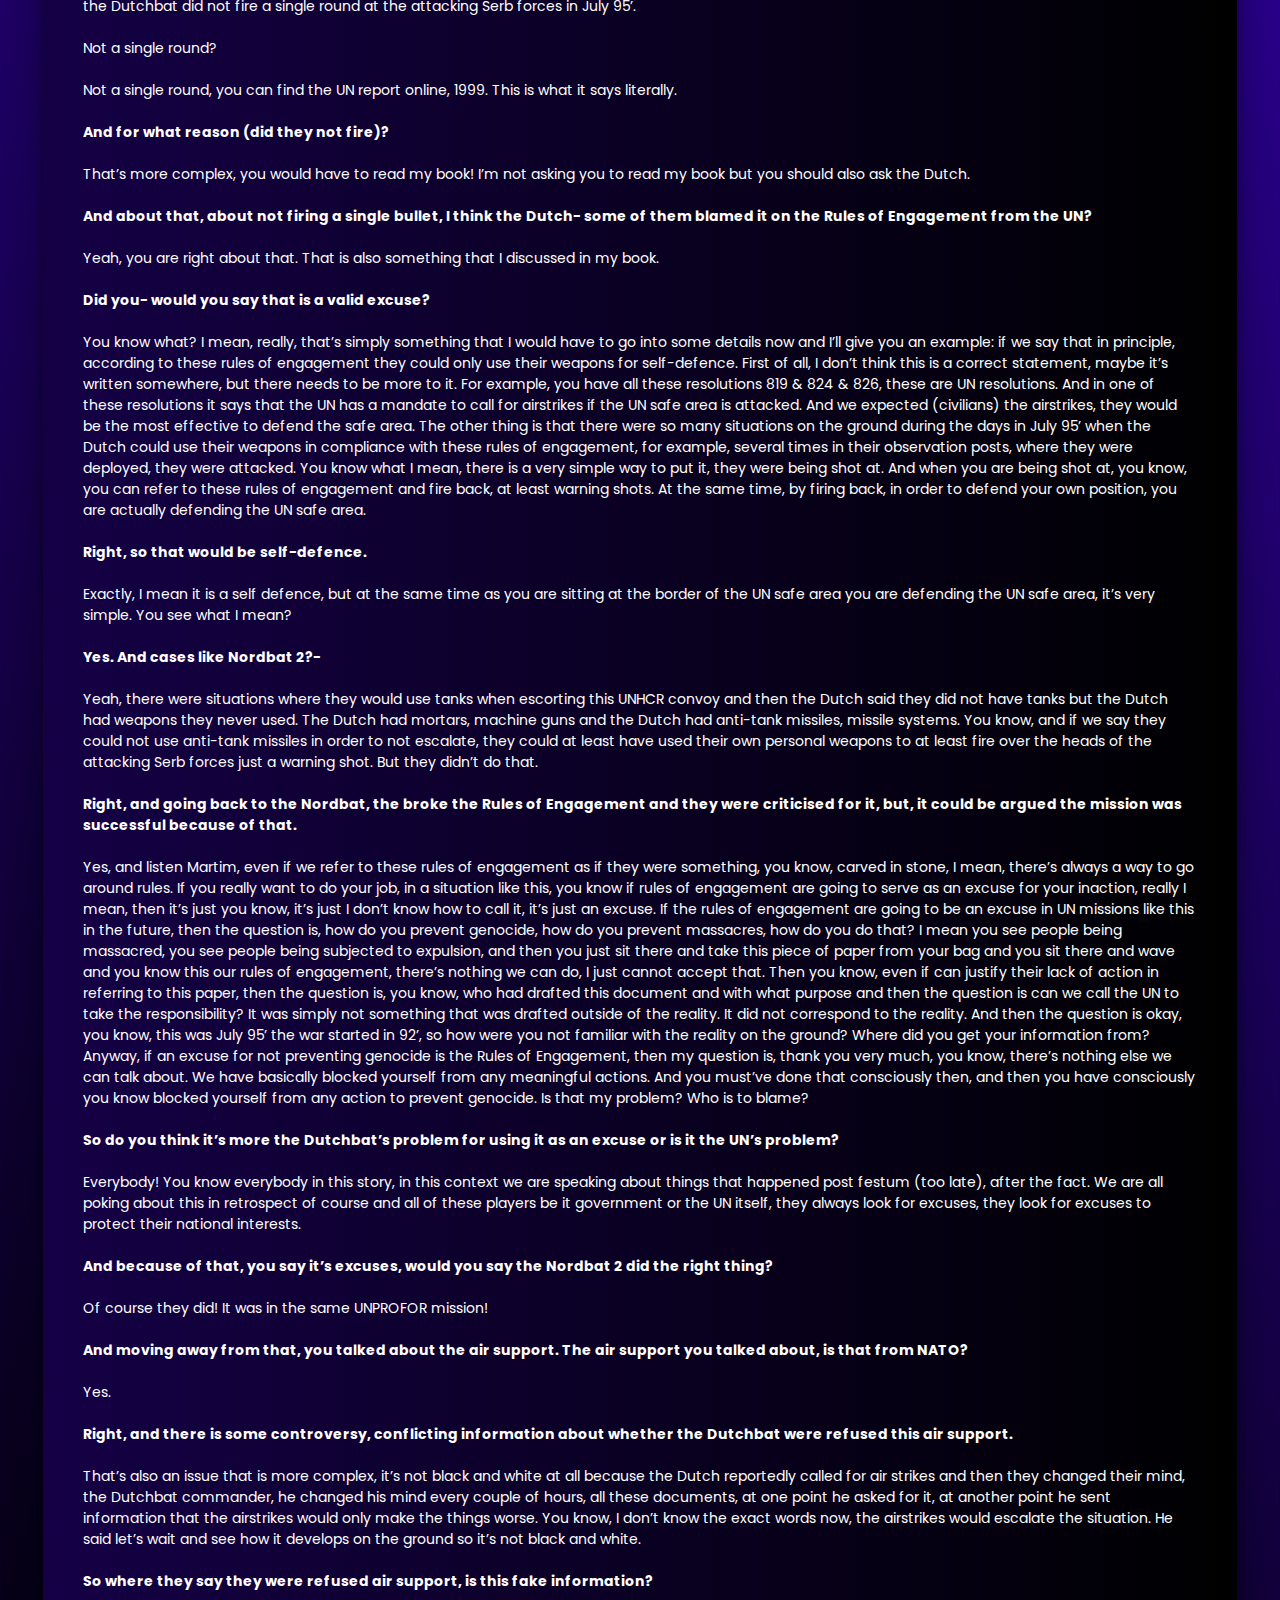
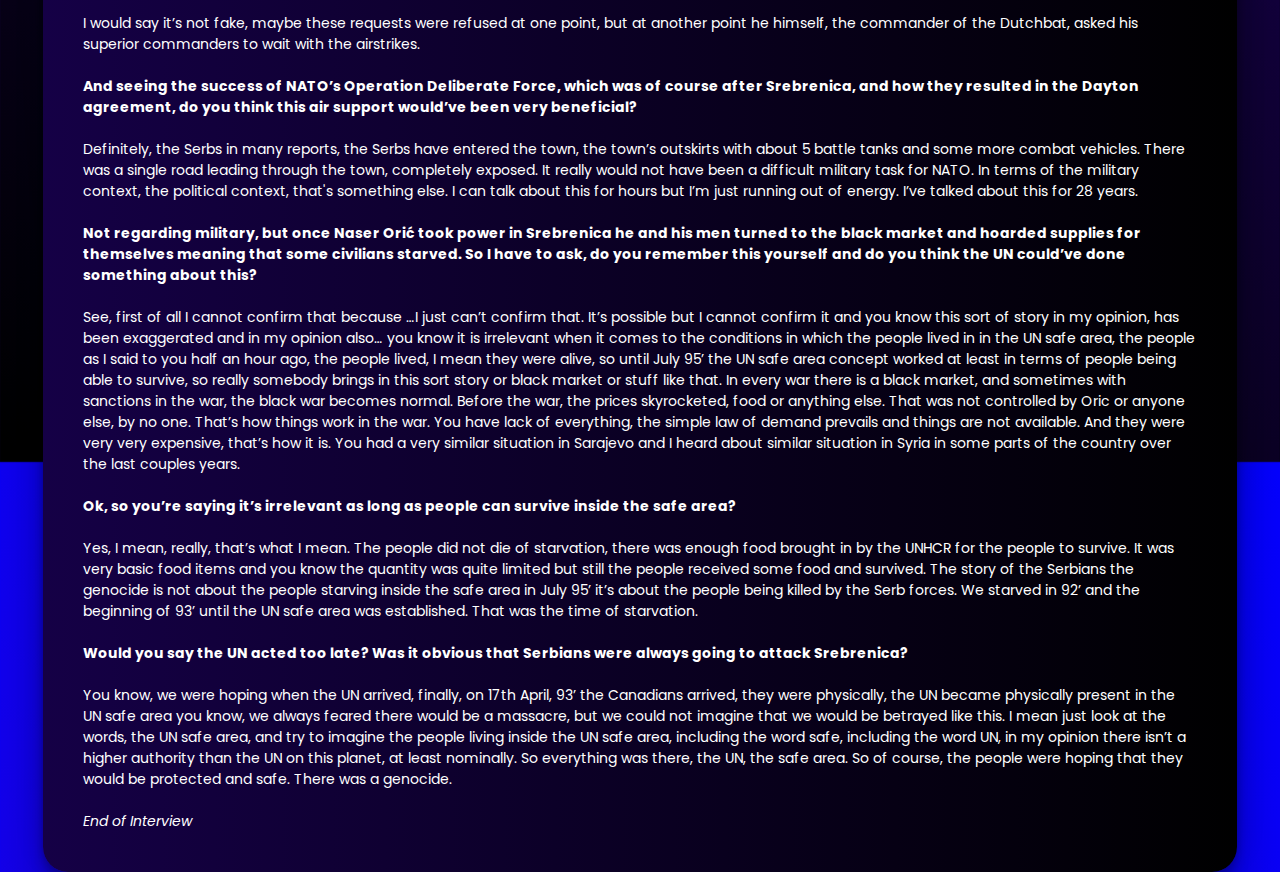
==== commit 1ed3e1bb: "Add files via upload" ====
--- a/interview.html
+++ b/interview.html
@@ -11,7 +11,7 @@
         rel="stylesheet">
 </head>
 
-<body>
+<body class="interviewpage">
     <section class="headerI">
         <nav>
 
@@ -33,14 +33,17 @@
             <h1>Interview with Hasan Nuhanović</h1>
             <p>1st November 2022</p>
         </div>
-
+    </section>
+    <section class="inteviewtext">
         <div class="infoI">
             <p>For my IB Extended Essay, I wrote about the Bosnian War. I aimed to
-                assess the responsiblity of all foreign parties involved in the Srebrenica municipality towards the Srebrenica massacre. In my seek for
+                assess the responsiblity of all foreign parties involved in the Srebrenica municipality towards the
+                Srebrenica massacre. In my seek for
                 perspectives on the event, I found Hasan Nuhanović, who not only survived the massacre as a victim,
                 but also held links with the United Nations Protection Force (UNPROFOR) which had been stationed in
                 Bosnia & Herzegovina
-                during the war as a peacekeeping force. <b> The main objective of this page is to serve as a reference that can be cited in my essay.</b>
+                during the war as a peacekeeping force. <b> The main objective of this page is to serve as a reference
+                    that can be cited in my essay.</b>
 
             </p>
             <br>
--- a/style.css
+++ b/style.css
@@ -13,7 +13,6 @@
 .headerI {
    
     width: 100%;
-    background-image: linear-gradient(30deg, rgb(0, 0, 0), rgb(56, 0, 187), rgb(4, 0, 255));
 }
 
 nav {
@@ -145,6 +144,7 @@
     bottom: 10px;
     left: 20px;
     color: white;
+    font-size:10px;
 }
 
 nav .fa {
@@ -169,7 +169,7 @@
 .infoI {
     position: relative;
     margin: auto;
-    top: 320px;
+    top:320px;
     border-radius: 25px;
     width: 87%;
     padding: 40px;
@@ -187,7 +187,7 @@
 .interview{
     position: relative;
     margin: auto;
-    top: 410px;
+    top:410px;
     border-radius: 25px;
     width: 87%;
     padding: 40px;
@@ -197,6 +197,17 @@
     color: white;
     background-image: linear-gradient(270deg, rgb(0, 0, 0), rgb(21, 0, 70));
     
+}
+
+.interviewpage{
+    background-image: linear-gradient(30deg, rgb(0, 0, 0), rgb(56, 0, 187), rgb(4, 0, 255));
+}
+
+.interviewtext{
+    width:80%;
+    margin:auto;
+    text-align: left;
+    padding-top:100px;
 }
 
 @media(max-width: 700px) {
@@ -235,4 +246,32 @@
         font-size: 20;
         cursor: pointer;
     }
+}
+
+.row{
+    display: flex;
+    padding-top: 600px;
+    padding-left: 10%;
+    align-content: left;
+}
+
+.insta{
+    flex: 0 1 auto;
+    border-radius: 15px;
+    margin-left: 20px;
+    transition: box-shadow .3s;
+}
+
+.github{
+    flex: 0 1 auto;
+    border-radius: 15px;
+    transition: box-shadow .3s;
+}
+
+.insta:hover{
+    box-shadow: rgba(0, 0, 0, 0.25) 0px 54px 55px, rgba(0, 0, 0, 0.12) 0px -12px 30px, rgba(0, 0, 0, 0.12) 0px 4px 6px, rgba(0, 0, 0, 0.17) 0px 12px 13px, rgba(0, 0, 0, 0.09) 0px -3px 5px;
+}
+
+.github:hover{
+    box-shadow: rgba(0, 0, 0, 0.25) 0px 54px 55px, rgba(0, 0, 0, 0.12) 0px -12px 30px, rgba(0, 0, 0, 0.12) 0px 4px 6px, rgba(0, 0, 0, 0.17) 0px 12px 13px, rgba(0, 0, 0, 0.09) 0px -3px 5px;
 }